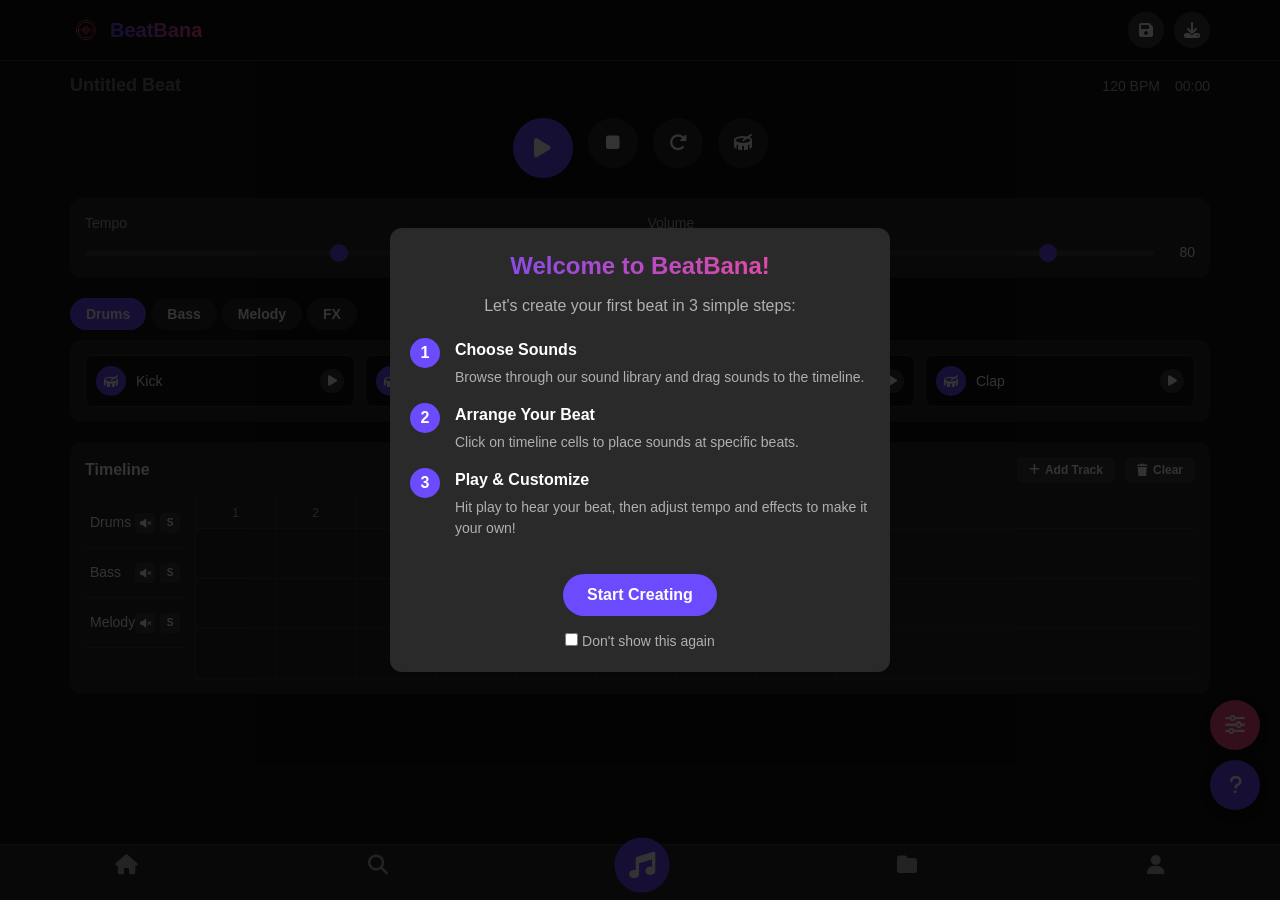
==== BeatMaker/index.html @ 039ea829 "A lot of things have been added." ====
<!DOCTYPE html>
<html lang="en">
<head>
  <meta charset="UTF-8">
  <meta name="viewport" content="width=device-width, initial-scale=1.0">
  <title>BeatBana - Beat Maker</title>
  <link rel="stylesheet" href="https://cdnjs.cloudflare.com/ajax/libs/font-awesome/6.4.0/css/all.min.css">
  <script src="https://cdnjs.cloudflare.com/ajax/libs/jquery/3.7.1/jquery.min.js"></script>
  <link rel="stylesheet" href="style.css">
</head>
<body>
  <!-- Header -->
  <header class="header">
    <div class="container">
      <div class="header-content">
        <a href="../index.html" class="logo">
          <img src="../Images/Beat Bana.png" alt="BeatBana Logo" class="logo-icon" />
          <span class="logo-text">BeatBana</span>
        </a>
        <div class="header-actions">
          <button id="save-button" class="header-button">
            <i class="fas fa-save"></i>
          </button>
          <button id="export-button" class="header-button">
            <i class="fas fa-download"></i>
          </button>
        </div>
      </div>
    </div>
  </header>

  <!-- Main Content -->
  <main class="main-content">
    <div class="container">
      <!-- Project Info -->
      <div class="project-info">
        <input type="text" id="project-name" placeholder="Untitled Beat" class="project-name">
        <div class="project-meta">
          <span id="bpm-display">120 BPM</span>
          <span id="time-display">00:00</span>
        </div>
      </div>

      <!-- Playback Controls -->
      <div class="playback-controls">
        <button id="play-button" class="control-button">
          <i class="fas fa-play"></i>
        </button>
        <button id="stop-button" class="control-button">
          <i class="fas fa-stop"></i>
        </button>
        <button id="loop-button" class="control-button">
          <i class="fas fa-redo-alt"></i>
        </button>
        <button id="metronome-button" class="control-button">
          <i class="fas fa-drum"></i>
        </button>
      </div>

      <!-- Main Controls -->
      <div class="main-controls">
        <div class="control-group">
          <label for="tempo-slider">Tempo</label>
          <div class="slider-container">
            <input type="range" id="tempo-slider" min="60" max="180" value="120" class="slider">
            <div class="slider-value">120</div>
          </div>
        </div>
        <div class="control-group">
          <label for="volume-slider">Volume</label>
          <div class="slider-container">
            <input type="range" id="volume-slider" min="0" max="100" value="80" class="slider">
            <div class="slider-value">80</div>
          </div>
        </div>
      </div>

      <!-- Sound Library Tabs -->
      <div class="sound-library-tabs">
        <button class="tab-button active" data-tab="drums">Drums</button>
        <button class="tab-button" data-tab="bass">Bass</button>
        <button class="tab-button" data-tab="melody">Melody</button>
        <button class="tab-button" data-tab="fx">FX</button>
      </div>

      <!-- Sound Library -->
      <div class="sound-library">
        <div class="sound-category active" id="drums-tab">
          <div class="sound-item" draggable="true" data-sound="kick">
            <div class="sound-icon"><i class="fas fa-drum"></i></div>
            <div class="sound-name">Kick</div>
            <button class="preview-button"><i class="fas fa-play"></i></button>
          </div>
          <div class="sound-item" draggable="true" data-sound="snare">
            <div class="sound-icon"><i class="fas fa-drum"></i></div>
            <div class="sound-name">Snare</div>
            <button class="preview-button"><i class="fas fa-play"></i></button>
          </div>
          <div class="sound-item" draggable="true" data-sound="hihat">
            <div class="sound-icon"><i class="fas fa-drum"></i></div>
            <div class="sound-name">Hi-Hat</div>
            <button class="preview-button"><i class="fas fa-play"></i></button>
          </div>
          <div class="sound-item" draggable="true" data-sound="clap">
            <div class="sound-icon"><i class="fas fa-drum"></i></div>
            <div class="sound-name">Clap</div>
            <button class="preview-button"><i class="fas fa-play"></i></button>
          </div>
        </div>
        
        <div class="sound-category" id="bass-tab">
          <div class="sound-item" draggable="true" data-sound="bass1">
            <div class="sound-icon"><i class="fas fa-guitar"></i></div>
            <div class="sound-name">Deep Bass</div>
            <button class="preview-button"><i class="fas fa-play"></i></button>
          </div>
          <div class="sound-item" draggable="true" data-sound="bass2">
            <div class="sound-icon"><i class="fas fa-guitar"></i></div>
            <div class="sound-name">808 Bass</div>
            <button class="preview-button"><i class="fas fa-play"></i></button>
          </div>
          <div class="sound-item" draggable="true" data-sound="bass3">
            <div class="sound-icon"><i class="fas fa-guitar"></i></div>
            <div class="sound-name">Synth Bass</div>
            <button class="preview-button"><i class="fas fa-play"></i></button>
          </div>
        </div>
        
        <div class="sound-category" id="melody-tab">
          <div class="sound-item" draggable="true" data-sound="piano">
            <div class="sound-icon"><i class="fas fa-music"></i></div>
            <div class="sound-name">Piano</div>
            <button class="preview-button"><i class="fas fa-play"></i></button>
          </div>
          <div class="sound-item" draggable="true" data-sound="synth">
            <div class="sound-icon"><i class="fas fa-music"></i></div>
            <div class="sound-name">Synth Lead</div>
            <button class="preview-button"><i class="fas fa-play"></i></button>
          </div>
          <div class="sound-item" draggable="true" data-sound="strings">
            <div class="sound-icon"><i class="fas fa-music"></i></div>
            <div class="sound-name">Strings</div>
            <button class="preview-button"><i class="fas fa-play"></i></button>
          </div>
        </div>
        
        <div class="sound-category" id="fx-tab">
          <div class="sound-item" draggable="true" data-sound="riser">
            <div class="sound-icon"><i class="fas fa-volume-up"></i></div>
            <div class="sound-name">Riser</div>
            <button class="preview-button"><i class="fas fa-play"></i></button>
          </div>
          <div class="sound-item" draggable="true" data-sound="impact">
            <div class="sound-icon"><i class="fas fa-volume-up"></i></div>
            <div class="sound-name">Impact</div>
            <button class="preview-button"><i class="fas fa-play"></i></button>
          </div>
          <div class="sound-item" draggable="true" data-sound="sweep">
            <div class="sound-icon"><i class="fas fa-volume-up"></i></div>
            <div class="sound-name">Sweep</div>
            <button class="preview-button"><i class="fas fa-play"></i></button>
          </div>
        </div>
      </div>

      <!-- Timeline Section -->
      <div class="timeline-section">
        <div class="timeline-header">
          <h3>Timeline</h3>
          <div class="timeline-actions">
            <button id="add-track-button" class="small-button">
              <i class="fas fa-plus"></i> Add Track
            </button>
            <button id="clear-all-button" class="small-button">
              <i class="fas fa-trash"></i> Clear
            </button>
          </div>
        </div>
        
        <div class="timeline-container">
          <div class="track-labels">
            <div class="track-label">
              <span>Drums</span>
              <div class="track-controls">
                <button class="track-mute"><i class="fas fa-volume-mute"></i></button>
                <button class="track-solo">S</button>
              </div>
            </div>
            <div class="track-label">
              <span>Bass</span>
              <div class="track-controls">
                <button class="track-mute"><i class="fas fa-volume-mute"></i></button>
                <button class="track-solo">S</button>
              </div>
            </div>
            <div class="track-label">
              <span>Melody</span>
              <div class="track-controls">
                <button class="track-mute"><i class="fas fa-volume-mute"></i></button>
                <button class="track-solo">S</button>
              </div>
            </div>
          </div>
          
          <div class="timeline-grid">
            <div class="beat-markers">
              <div class="beat-marker">1</div>
              <div class="beat-marker">2</div>
              <div class="beat-marker">3</div>
              <div class="beat-marker">4</div>
              <div class="beat-marker">5</div>
              <div class="beat-marker">6</div>
              <div class="beat-marker">7</div>
              <div class="beat-marker">8</div>
            </div>
            
            <div class="timeline-tracks">
              <div class="timeline-track" id="drums-track">
                <div class="timeline-cells">
                  <div class="timeline-cell" data-beat="1"></div>
                  <div class="timeline-cell" data-beat="2"></div>
                  <div class="timeline-cell" data-beat="3"></div>
                  <div class="timeline-cell" data-beat="4"></div>
                  <div class="timeline-cell" data-beat="5"></div>
                  <div class="timeline-cell" data-beat="6"></div>
                  <div class="timeline-cell" data-beat="7"></div>
                  <div class="timeline-cell" data-beat="8"></div>
                </div>
              </div>
              
              <div class="timeline-track" id="bass-track">
                <div class="timeline-cells">
                  <div class="timeline-cell" data-beat="1"></div>
                  <div class="timeline-cell" data-beat="2"></div>
                  <div class="timeline-cell" data-beat="3"></div>
                  <div class="timeline-cell" data-beat="4"></div>
                  <div class="timeline-cell" data-beat="5"></div>
                  <div class="timeline-cell" data-beat="6"></div>
                  <div class="timeline-cell" data-beat="7"></div>
                  <div class="timeline-cell" data-beat="8"></div>
                </div>
              </div>
              
              <div class="timeline-track" id="melody-track">
                <div class="timeline-cells">
                  <div class="timeline-cell" data-beat="1"></div>
                  <div class="timeline-cell" data-beat="2"></div>
                  <div class="timeline-cell" data-beat="3"></div>
                  <div class="timeline-cell" data-beat="4"></div>
                  <div class="timeline-cell" data-beat="5"></div>
                  <div class="timeline-cell" data-beat="6"></div>
                  <div class="timeline-cell" data-beat="7"></div>
                  <div class="timeline-cell" data-beat="8"></div>
                </div>
              </div>
            </div>
          </div>
        </div>
      </div>

      <!-- Effects Panel (Initially Hidden) -->
      <div class="effects-panel" id="effects-panel">
        <div class="effects-header">
          <h3>Effects</h3>
          <button id="close-effects" class="small-button">
            <i class="fas fa-times"></i>
          </button>
        </div>
        
        <div class="effects-controls">
          <div class="effect-control">
            <label for="reverb-slider">Reverb</label>
            <div class="slider-container">
              <input type="range" id="reverb-slider" min="0" max="100" value="0" class="slider">
              <div class="slider-value">0</div>
            </div>
          </div>
          
          <div class="effect-control">
            <label for="delay-slider">Delay</label>
            <div class="slider-container">
              <input type="range" id="delay-slider" min="0" max="100" value="0" class="slider">
              <div class="slider-value">0</div>
            </div>
          </div>
          
          <div class="effect-control">
            <label for="filter-slider">Filter</label>
            <div class="slider-container">
              <input type="range" id="filter-slider" min="0" max="100" value="50" class="slider">
              <div class="slider-value">50</div>
            </div>
          </div>
        </div>
      </div>

      <!-- Tutorial Overlay (Initially Hidden) -->
      <div class="tutorial-overlay" id="tutorial-overlay">
        <div class="tutorial-content">
          <h2>Welcome to BeatBana!</h2>
          <p>Let's create your first beat in 3 simple steps:</p>
          
          <div class="tutorial-step">
            <div class="step-number">1</div>
            <div class="step-content">
              <h3>Choose Sounds</h3>
              <p>Browse through our sound library and drag sounds to the timeline.</p>
            </div>
          </div>
          
          <div class="tutorial-step">
            <div class="step-number">2</div>
            <div class="step-content">
              <h3>Arrange Your Beat</h3>
              <p>Click on timeline cells to place sounds at specific beats.</p>
            </div>
          </div>
          
          <div class="tutorial-step">
            <div class="step-number">3</div>
            <div class="step-content">
              <h3>Play & Customize</h3>
              <p>Hit play to hear your beat, then adjust tempo and effects to make it your own!</p>
            </div>
          </div>
          
          <button id="start-creating" class="primary-button">Start Creating</button>
          <div class="tutorial-skip">
            <label>
              <input type="checkbox" id="dont-show-again"> Don't show this again
            </label>
          </div>
        </div>
      </div>

      <!-- Help Button -->
      <button id="help-button" class="floating-button">
        <i class="fas fa-question"></i>
      </button>

      <!-- Effects Button -->
      <button id="effects-button" class="floating-button effects-toggle">
        <i class="fas fa-sliders-h"></i>
      </button>
    </div>
  </main>

  <!-- Bottom Navigation -->
  <nav class="bottom-nav">
    <a href="../index.html" class="nav-item">
      <i class="fas fa-home"></i>
    </a>
    <a href="#" class="nav-item">
      <i class="fas fa-search"></i>
    </a>
    <a href="#" class="create-button active">
      <i class="fas fa-music"></i>
    </a>
    <a href="#" class="nav-item">
      <i class="fas fa-folder"></i>
    </a>
    <a href="#" class="nav-item">
      <i class="fas fa-user"></i>
    </a>
  </nav>

  <!-- Save Modal (Initially Hidden) -->
  <div class="modal" id="save-modal">
    <div class="modal-content">
      <div class="modal-header">
        <h3>Save Your Beat</h3>
        <button class="modal-close"><i class="fas fa-times"></i></button>
      </div>
      <div class="modal-body">
        <div class="form-group">
          <label for="save-name">Beat Name</label>
          <input type="text" id="save-name" placeholder="My Awesome Beat">
        </div>
        <div class="form-group">
          <label for="save-genre">Genre</label>
          <select id="save-genre">
            <option value="hip-hop">Hip Hop</option>
            <option value="edm">EDM</option>
            <option value="pop">Pop</option>
            <option value="lofi">Lo-Fi</option>
            <option value="other">Other</option>
          </select>
        </div>
        <div class="form-group">
          <label for="save-description">Description (Optional)</label>
          <textarea id="save-description" placeholder="Describe your beat..."></textarea>
        </div>
      </div>
      <div class="modal-footer">
        <button class="secondary-button modal-cancel">Cancel</button>
        <button class="primary-button modal-save">Save Beat</button>
      </div>
    </div>
  </div>

  <!-- Export Modal (Initially Hidden) -->
  <div class="modal" id="export-modal">
    <div class="modal-content">
      <div class="modal-header">
        <h3>Export Your Beat</h3>
        <button class="modal-close"><i class="fas fa-times"></i></button>
      </div>
      <div class="modal-body">
        <div class="form-group">
          <label>Export Format</label>
          <div class="export-options">
            <label class="export-option">
              <input type="radio" name="export-format" value="mp3" checked>
              <span class="option-label">MP3</span>
              <span class="option-desc">Standard quality, smaller file size</span>
            </label>
            <label class="export-option">
              <input type="radio" name="export-format" value="wav">
              <span class="option-label">WAV</span>
              <span class="option-desc">High quality, larger file size</span>
            </label>
          </div>
        </div>
        <div class="form-group">
          <label>Quality</label>
          <div class="slider-container">
            <input type="range" id="quality-slider" min="0" max="2" value="1" step="1" class="slider">
            <div class="quality-labels">
              <span>Low</span>
              <span>Medium</span>
              <span>High</span>
            </div>
          </div>
        </div>
      </div>
      <div class="modal-footer">
        <button class="secondary-button modal-cancel">Cancel</button>
        <button class="primary-button modal-export">Export</button>
      </div>
    </div>
  </div>

  <script src="script.js"></script>
</body>
</html>
---- BeatMaker/style.css ----
:root {
    --primary: #6c4bff;
    --primary-dark: #5135e0;
    --primary-light: #8e75ff;
    --secondary: #ff4b8c;
    --secondary-dark: #e63573;
    --dark: #121212;
    --gray: #2a2a2a;
    --light-gray: #3a3a3a;
    --lighter-gray: #4a4a4a;
    --text: #ffffff;
    --text-secondary: #b0b0b0;
    --success: #4caf50;
    --warning: #ff9800;
    --error: #f44336;
    --timeline-cell: #232323;
    --timeline-cell-active: #6c4bff;
    --timeline-cell-hover: #3a3a3a;
    --timeline-marker: #3a3a3a;
  }
  
  * {
    margin: 0;
    padding: 0;
    box-sizing: border-box;
  }
  
  body {
    font-family: "Segoe UI", "Roboto", sans-serif;
    background-color: var(--dark);
    color: var(--text);
    font-size: 16px;
    line-height: 1.5;
    overflow-x: hidden;
    min-height: 100vh;
    display: flex;
    flex-direction: column;
  }
  
  a {
    text-decoration: none;
    color: inherit;
  }
  
  button,
  .button {
    cursor: pointer;
    border: none;
    outline: none;
    font-weight: 600;
    transition: all 0.2s ease;
  }
  
  input,
  select,
  textarea {
    font-family: inherit;
  }
  
  .container {
    width: 100%;
    padding: 0 15px;
    margin: 0 auto;
    max-width: 1200px;
  }
  
  /* Header Styles */
  .header {
    position: fixed;
    top: 0;
    left: 0;
    width: 100%;
    background-color: rgba(18, 18, 18, 0.95);
    backdrop-filter: blur(10px);
    z-index: 100;
    padding: 12px 0;
    border-bottom: 1px solid var(--light-gray);
  }
  
  .header-content {
    display: flex;
    justify-content: space-between;
    align-items: center;
  }
  
  .logo {
    display: flex;
    align-items: center;
    gap: 8px;
  }
  
  .logo-icon {
    height: 32px;
    width: auto;
  }
  
  .logo-text {
    font-size: 20px;
    font-weight: 700;
    background: linear-gradient(90deg, var(--primary), var(--secondary));
    -webkit-background-clip: text;
    -webkit-text-fill-color: transparent;
  }
  
  .header-actions {
    display: flex;
    gap: 10px;
  }
  
  .header-button {
    width: 36px;
    height: 36px;
    border-radius: 50%;
    display: flex;
    align-items: center;
    justify-content: center;
    background-color: var(--light-gray);
    color: var(--text);
    font-size: 16px;
    transition: all 0.2s ease;
  }
  
  .header-button:hover {
    background-color: var(--lighter-gray);
  }
  
  /* Main Content */
  .main-content {
    flex: 1;
    padding: 70px 0 80px;
    display: flex;
    flex-direction: column;
  }
  
  /* Project Info */
  .project-info {
    margin-bottom: 15px;
    display: flex;
    justify-content: space-between;
    align-items: center;
  }
  
  .project-name {
    font-size: 18px;
    font-weight: 600;
    background-color: transparent;
    border: none;
    color: var(--text);
    padding: 5px 0;
    border-bottom: 2px solid transparent;
    transition: all 0.2s ease;
    width: 60%;
  }
  
  .project-name:focus {
    outline: none;
    border-bottom-color: var(--primary);
  }
  
  .project-meta {
    display: flex;
    gap: 15px;
    font-size: 14px;
    color: var(--text-secondary);
  }
  
  /* Playback Controls */
  .playback-controls {
    display: flex;
    justify-content: center;
    gap: 15px;
    margin-bottom: 20px;
  }
  
  .control-button {
    width: 50px;
    height: 50px;
    border-radius: 50%;
    display: flex;
    align-items: center;
    justify-content: center;
    background-color: var(--gray);
    color: var(--text);
    font-size: 18px;
    transition: all 0.2s ease;
  }
  
  .control-button:hover {
    background-color: var(--light-gray);
  }
  
  #play-button {
    background-color: var(--primary);
    color: white;
    width: 60px;
    height: 60px;
    font-size: 22px;
  }
  
  #play-button:hover {
    background-color: var(--primary-dark);
  }
  
  #play-button.playing {
    background-color: var(--secondary);
  }
  
  #play-button.playing i::before {
    content: "\f04c"; /* fa-pause */
  }
  
  #loop-button.active,
  #metronome-button.active {
    background-color: var(--primary-light);
    color: white;
  }
  
  /* Main Controls */
  .main-controls {
    background-color: var(--gray);
    border-radius: 12px;
    padding: 15px;
    margin-bottom: 20px;
    display: flex;
    flex-direction: column;
    gap: 15px;
  }
  
  .control-group {
    display: flex;
    flex-direction: column;
    gap: 8px;
  }
  
  .control-group label {
    font-size: 14px;
    color: var(--text-secondary);
  }
  
  .slider-container {
    display: flex;
    align-items: center;
    gap: 10px;
  }
  
  .slider {
    flex: 1;
    -webkit-appearance: none;
    height: 6px;
    border-radius: 3px;
    background: var(--light-gray);
    outline: none;
  }
  
  .slider::-webkit-slider-thumb {
    -webkit-appearance: none;
    appearance: none;
    width: 18px;
    height: 18px;
    border-radius: 50%;
    background: var(--primary);
    cursor: pointer;
  }
  
  .slider::-moz-range-thumb {
    width: 18px;
    height: 18px;
    border-radius: 50%;
    background: var(--primary);
    cursor: pointer;
    border: none;
  }
  
  .slider-value {
    min-width: 30px;
    text-align: right;
    font-size: 14px;
    color: var(--text);
  }
  
  /* Sound Library Tabs */
  .sound-library-tabs {
    display: flex;
    gap: 5px;
    margin-bottom: 10px;
    overflow-x: auto;
    scrollbar-width: none;
    -ms-overflow-style: none;
  }
  
  .sound-library-tabs::-webkit-scrollbar {
    display: none;
  }
  
  .tab-button {
    padding: 8px 16px;
    border-radius: 20px;
    background-color: var(--gray);
    color: var(--text);
    font-size: 14px;
    white-space: nowrap;
    transition: all 0.2s ease;
  }
  
  .tab-button:hover {
    background-color: var(--light-gray);
  }
  
  .tab-button.active {
    background-color: var(--primary);
    color: white;
  }
  
  /* Sound Library */
  .sound-library {
    background-color: var(--gray);
    border-radius: 12px;
    padding: 15px;
    margin-bottom: 20px;
    max-height: 200px;
    overflow-y: auto;
  }
  
  .sound-category {
    display: none;
    grid-template-columns: repeat(2, 1fr);
    gap: 10px;
  }
  
  .sound-category.active {
    display: grid;
  }
  
  .sound-item {
    background-color: var(--dark);
    border-radius: 8px;
    padding: 10px;
    display: flex;
    align-items: center;
    gap: 10px;
    cursor: grab;
    transition: all 0.2s ease;
    border: 1px solid var(--light-gray);
  }
  
  .sound-item:hover {
    background-color: var(--light-gray);
  }
  
  .sound-item:active {
    cursor: grabbing;
  }
  
  .sound-icon {
    width: 30px;
    height: 30px;
    border-radius: 50%;
    background-color: var(--primary);
    display: flex;
    align-items: center;
    justify-content: center;
    color: white;
    font-size: 14px;
  }
  
  .sound-name {
    flex: 1;
    font-size: 14px;
    white-space: nowrap;
    overflow: hidden;
    text-overflow: ellipsis;
  }
  
  .preview-button {
    width: 24px;
    height: 24px;
    border-radius: 50%;
    background-color: var(--light-gray);
    display: flex;
    align-items: center;
    justify-content: center;
    color: var(--text);
    font-size: 12px;
  }
  
  .preview-button:hover {
    background-color: var(--primary);
  }
  
  /* Timeline Section */
  .timeline-section {
    background-color: var(--gray);
    border-radius: 12px;
    padding: 15px;
    margin-bottom: 20px;
  }
  
  .timeline-header {
    display: flex;
    justify-content: space-between;
    align-items: center;
    margin-bottom: 15px;
  }
  
  .timeline-header h3 {
    font-size: 16px;
    font-weight: 600;
  }
  
  .timeline-actions {
    display: flex;
    gap: 10px;
  }
  
  .small-button {
    padding: 6px 12px;
    border-radius: 6px;
    background-color: var(--light-gray);
    color: var(--text);
    font-size: 12px;
    display: flex;
    align-items: center;
    gap: 5px;
  }
  
  .small-button:hover {
    background-color: var(--lighter-gray);
  }
  
  .timeline-container {
    display: flex;
    overflow-x: auto;
    scrollbar-width: thin;
    scrollbar-color: var(--light-gray) var(--dark);
  }
  
  .timeline-container::-webkit-scrollbar {
    height: 8px;
  }
  
  .timeline-container::-webkit-scrollbar-track {
    background: var(--dark);
    border-radius: 4px;
  }
  
  .timeline-container::-webkit-scrollbar-thumb {
    background-color: var(--light-gray);
    border-radius: 4px;
  }
  
  .track-labels {
    min-width: 80px;
    border-right: 1px solid var(--light-gray);
    padding-right: 10px;
  }
  
  .track-label {
    height: 50px;
    display: flex;
    align-items: center;
    justify-content: space-between;
    padding: 0 5px;
    font-size: 14px;
    border-bottom: 1px solid var(--light-gray);
  }
  
  .track-controls {
    display: flex;
    gap: 5px;
  }
  
  .track-mute,
  .track-solo {
    width: 20px;
    height: 20px;
    border-radius: 4px;
    background-color: var(--light-gray);
    color: var(--text);
    font-size: 10px;
    display: flex;
    align-items: center;
    justify-content: center;
  }
  
  .track-mute:hover,
  .track-solo:hover {
    background-color: var(--lighter-gray);
  }
  
  .track-mute.active {
    background-color: var(--error);
  }
  
  .track-solo.active {
    background-color: var(--warning);
  }
  
  .timeline-grid {
    flex: 1;
    overflow-x: auto;
  }
  
  .beat-markers {
    display: flex;
    border-bottom: 1px solid var(--light-gray);
  }
  
  .beat-marker {
    width: 60px;
    height: 30px;
    display: flex;
    align-items: center;
    justify-content: center;
    font-size: 12px;
    color: var(--text-secondary);
    border-right: 1px solid var(--timeline-marker);
  }
  
  .timeline-tracks {
    display: flex;
    flex-direction: column;
  }
  
  .timeline-track {
    height: 50px;
    border-bottom: 1px solid var(--light-gray);
  }
  
  .timeline-cells {
    display: flex;
    height: 100%;
  }
  
  .timeline-cell {
    width: 60px;
    height: 100%;
    border-right: 1px solid var(--timeline-marker);
    background-color: var(--timeline-cell);
    cursor: pointer;
    transition: all 0.2s ease;
    position: relative;
  }
  
  .timeline-cell:hover {
    background-color: var(--timeline-cell-hover);
  }
  
  .timeline-cell.active {
    background-color: var(--timeline-cell-active);
  }
  
  .timeline-cell.active::after {
    content: "";
    position: absolute;
    top: 50%;
    left: 50%;
    transform: translate(-50%, -50%);
    width: 10px;
    height: 10px;
    border-radius: 50%;
    background-color: rgba(255, 255, 255, 0.5);
  }
  
  /* Effects Panel */
  .effects-panel {
    background-color: var(--gray);
    border-radius: 12px;
    padding: 15px;
    margin-bottom: 20px;
    display: none;
  }
  
  .effects-panel.active {
    display: block;
  }
  
  .effects-header {
    display: flex;
    justify-content: space-between;
    align-items: center;
    margin-bottom: 15px;
  }
  
  .effects-header h3 {
    font-size: 16px;
    font-weight: 600;
  }
  
  .effects-controls {
    display: flex;
    flex-direction: column;
    gap: 15px;
  }
  
  .effect-control {
    display: flex;
    flex-direction: column;
    gap: 8px;
  }
  
  .effect-control label {
    font-size: 14px;
    color: var(--text-secondary);
  }
  
  /* Floating Buttons */
  .floating-button {
    position: fixed;
    bottom: 90px;
    right: 20px;
    width: 50px;
    height: 50px;
    border-radius: 50%;
    background-color: var(--primary);
    color: white;
    display: flex;
    align-items: center;
    justify-content: center;
    font-size: 20px;
    box-shadow: 0 4px 10px rgba(0, 0, 0, 0.3);
    z-index: 90;
    transition: all 0.2s ease;
  }
  
  .floating-button:hover {
    background-color: var(--primary-dark);
    transform: scale(1.05);
  }
  
  .effects-toggle {
    bottom: 150px;
    background-color: var(--secondary);
  }
  
  .effects-toggle:hover {
    background-color: var(--secondary-dark);
  }
  
  /* Tutorial Overlay */
  .tutorial-overlay {
    position: fixed;
    top: 0;
    left: 0;
    right: 0;
    bottom: 0;
    background-color: rgba(0, 0, 0, 0.8);
    display: flex;
    align-items: center;
    justify-content: center;
    z-index: 1000;
    padding: 20px;
  }
  
  .tutorial-content {
    background-color: var(--gray);
    border-radius: 12px;
    padding: 20px;
    max-width: 500px;
    width: 100%;
    text-align: center;
  }
  
  .tutorial-content h2 {
    margin-bottom: 10px;
    background: linear-gradient(90deg, var(--primary), var(--secondary));
    -webkit-background-clip: text;
    -webkit-text-fill-color: transparent;
  }
  
  .tutorial-content p {
    color: var(--text-secondary);
    margin-bottom: 20px;
  }
  
  .tutorial-step {
    display: flex;
    align-items: flex-start;
    gap: 15px;
    margin-bottom: 15px;
    text-align: left;
  }
  
  .step-number {
    width: 30px;
    height: 30px;
    border-radius: 50%;
    background-color: var(--primary);
    color: white;
    display: flex;
    align-items: center;
    justify-content: center;
    font-weight: 600;
    flex-shrink: 0;
  }
  
  .step-content h3 {
    font-size: 16px;
    margin-bottom: 5px;
  }
  
  .step-content p {
    font-size: 14px;
    margin-bottom: 0;
  }
  
  .primary-button {
    background-color: var(--primary);
    color: white;
    padding: 12px 24px;
    border-radius: 50px;
    font-size: 16px;
    font-weight: 600;
    margin-top: 20px;
    transition: all 0.2s ease;
  }
  
  .primary-button:hover {
    background-color: var(--primary-dark);
  }
  
  .tutorial-skip {
    margin-top: 15px;
    font-size: 14px;
    color: var(--text-secondary);
  }
  
  /* Bottom Navigation */
  .bottom-nav {
    position: fixed;
    bottom: 0;
    left: 0;
    right: 0;
    background-color: var(--gray);
    display: flex;
    justify-content: space-around;
    padding: 10px 0;
    border-top: 1px solid var(--light-gray);
    z-index: 100;
  }
  
  .nav-item {
    display: flex;
    flex-direction: column;
    align-items: center;
    color: var(--text-secondary);
    transition: color 0.2s ease;
  }
  
  .nav-item:hover {
    color: var(--text);
  }
  
  .nav-item i {
    font-size: 20px;
    margin-bottom: 3px;
  }
  
  .create-button {
    background-color: var(--dark);
    border-radius: 50%;
    width: 50px;
    height: 50px;
    display: flex;
    justify-content: center;
    align-items: center;
    margin-top: -15px;
    border: 2px solid var(--primary);
    font-size: 24px;
    color: var(--primary);
    transition: background-color 0.2s ease, transform 0.2s ease;
  }
  
  .create-button:hover,
  .create-button.active {
    background-color: var(--primary);
    color: var(--text);
    transform: scale(1.1);
  }
  
  /* Modal */
  .modal {
    position: fixed;
    top: 0;
    left: 0;
    right: 0;
    bottom: 0;
    background-color: rgba(0, 0, 0, 0.8);
    display: flex;
    align-items: center;
    justify-content: center;
    z-index: 1000;
    padding: 20px;
    display: none;
  }
  
  .modal.active {
    display: flex;
  }
  
  .modal-content {
    background-color: var(--gray);
    border-radius: 12px;
    width: 100%;
    max-width: 500px;
    overflow: hidden;
  }
  
  .modal-header {
    padding: 15px 20px;
    border-bottom: 1px solid var(--light-gray);
    display: flex;
    justify-content: space-between;
    align-items: center;
  }
  
  .modal-header h3 {
    font-size: 18px;
    font-weight: 600;
  }
  
  .modal-close {
    background: transparent;
    color: var(--text-secondary);
    font-size: 18px;
  }
  
  .modal-body {
    padding: 20px;
  }
  
  .form-group {
    margin-bottom: 20px;
  }
  
  .form-group label {
    display: block;
    margin-bottom: 8px;
    font-size: 14px;
    color: var(--text-secondary);
  }
  
  .form-group input,
  .form-group select,
  .form-group textarea {
    width: 100%;
    padding: 10px 15px;
    border-radius: 8px;
    border: 1px solid var(--light-gray);
    background-color: var(--dark);
    color: var(--text);
    font-size: 16px;
  }
  
  .form-group textarea {
    min-height: 100px;
    resize: vertical;
  }
  
  .export-options {
    display: flex;
    flex-direction: column;
    gap: 10px;
  }
  
  .export-option {
    display: flex;
    align-items: flex-start;
    padding: 10px;
    border-radius: 8px;
    border: 1px solid var(--light-gray);
    cursor: pointer;
    transition: all 0.2s ease;
  }
  
  .export-option:hover {
    background-color: var(--light-gray);
  }
  
  .export-option input {
    margin-right: 10px;
    margin-top: 3px;
  }
  
  .option-label {
    font-weight: 600;
    margin-right: 10px;
  }
  
  .option-desc {
    font-size: 12px;
    color: var(--text-secondary);
  }
  
  .quality-labels {
    display: flex;
    justify-content: space-between;
    width: 100%;
    margin-top: 5px;
    font-size: 12px;
    color: var(--text-secondary);
  }
  
  .modal-footer {
    padding: 15px 20px;
    border-top: 1px solid var(--light-gray);
    display: flex;
    justify-content: flex-end;
    gap: 10px;
  }
  
  .secondary-button {
    background-color: var(--light-gray);
    color: var(--text);
    padding: 10px 20px;
    border-radius: 8px;
    font-size: 14px;
    font-weight: 600;
  }
  
  .secondary-button:hover {
    background-color: var(--lighter-gray);
  }
  
  /* Responsive Styles */
  @media (min-width: 768px) {
    .container {
      padding: 0 30px;
    }
  
    .sound-category {
      grid-template-columns: repeat(3, 1fr);
    }
  
    .main-controls {
      flex-direction: row;
    }
  
    .control-group {
      flex: 1;
    }
  
    .effects-controls {
      flex-direction: row;
    }
  
    .effect-control {
      flex: 1;
    }
  }
  
  @media (min-width: 992px) {
    .sound-category {
      grid-template-columns: repeat(4, 1fr);
    }
  
    .timeline-cell {
      width: 80px;
    }
  
    .beat-marker {
      width: 80px;
    }
  }
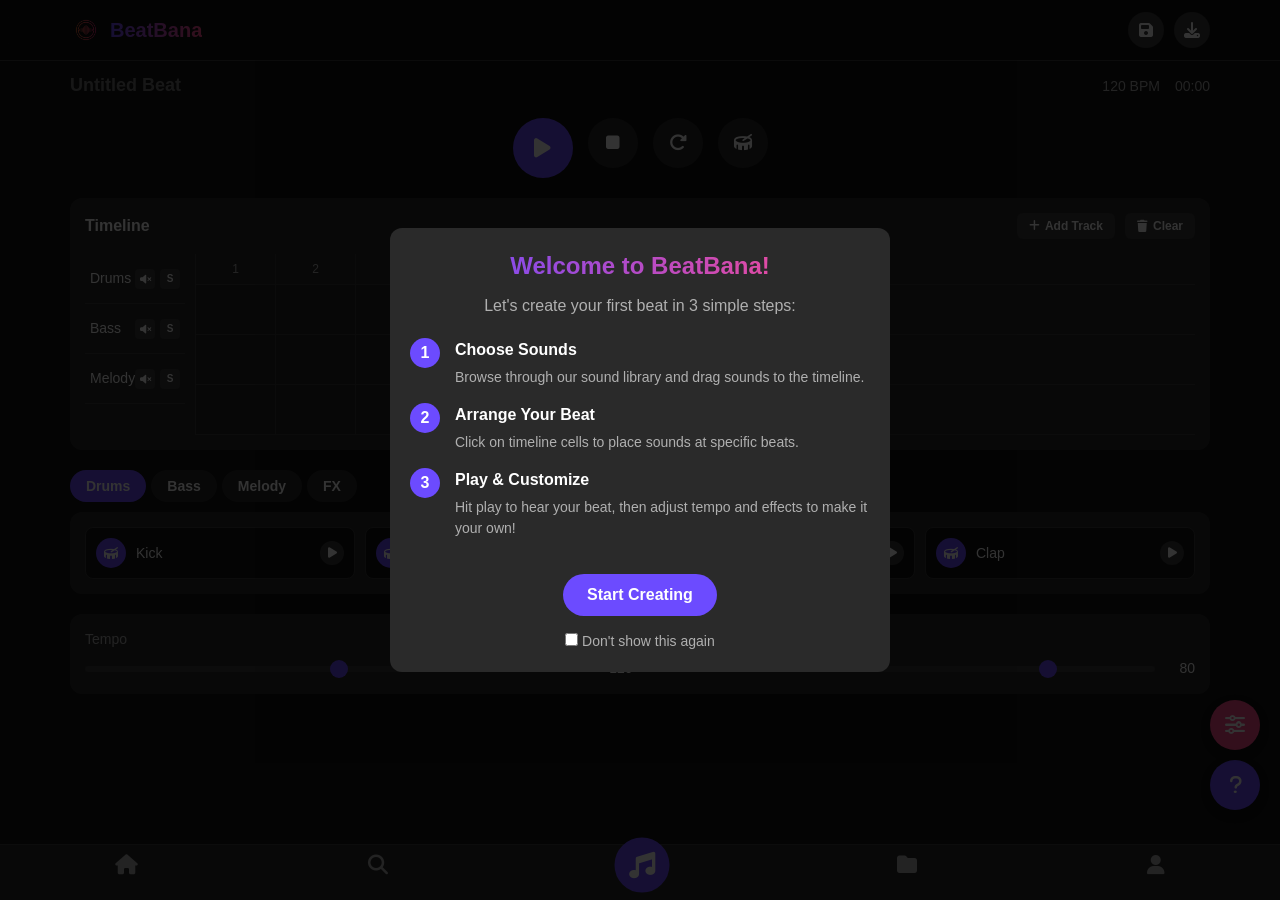
==== commit 3eed6155: "BeatMaker changes" ====
--- a/BeatMaker/index.html
+++ b/BeatMaker/index.html
@@ -57,112 +57,6 @@
         </button>
       </div>
 
-      <!-- Main Controls -->
-      <div class="main-controls">
-        <div class="control-group">
-          <label for="tempo-slider">Tempo</label>
-          <div class="slider-container">
-            <input type="range" id="tempo-slider" min="60" max="180" value="120" class="slider">
-            <div class="slider-value">120</div>
-          </div>
-        </div>
-        <div class="control-group">
-          <label for="volume-slider">Volume</label>
-          <div class="slider-container">
-            <input type="range" id="volume-slider" min="0" max="100" value="80" class="slider">
-            <div class="slider-value">80</div>
-          </div>
-        </div>
-      </div>
-
-      <!-- Sound Library Tabs -->
-      <div class="sound-library-tabs">
-        <button class="tab-button active" data-tab="drums">Drums</button>
-        <button class="tab-button" data-tab="bass">Bass</button>
-        <button class="tab-button" data-tab="melody">Melody</button>
-        <button class="tab-button" data-tab="fx">FX</button>
-      </div>
-
-      <!-- Sound Library -->
-      <div class="sound-library">
-        <div class="sound-category active" id="drums-tab">
-          <div class="sound-item" draggable="true" data-sound="kick">
-            <div class="sound-icon"><i class="fas fa-drum"></i></div>
-            <div class="sound-name">Kick</div>
-            <button class="preview-button"><i class="fas fa-play"></i></button>
-          </div>
-          <div class="sound-item" draggable="true" data-sound="snare">
-            <div class="sound-icon"><i class="fas fa-drum"></i></div>
-            <div class="sound-name">Snare</div>
-            <button class="preview-button"><i class="fas fa-play"></i></button>
-          </div>
-          <div class="sound-item" draggable="true" data-sound="hihat">
-            <div class="sound-icon"><i class="fas fa-drum"></i></div>
-            <div class="sound-name">Hi-Hat</div>
-            <button class="preview-button"><i class="fas fa-play"></i></button>
-          </div>
-          <div class="sound-item" draggable="true" data-sound="clap">
-            <div class="sound-icon"><i class="fas fa-drum"></i></div>
-            <div class="sound-name">Clap</div>
-            <button class="preview-button"><i class="fas fa-play"></i></button>
-          </div>
-        </div>
-        
-        <div class="sound-category" id="bass-tab">
-          <div class="sound-item" draggable="true" data-sound="bass1">
-            <div class="sound-icon"><i class="fas fa-guitar"></i></div>
-            <div class="sound-name">Deep Bass</div>
-            <button class="preview-button"><i class="fas fa-play"></i></button>
-          </div>
-          <div class="sound-item" draggable="true" data-sound="bass2">
-            <div class="sound-icon"><i class="fas fa-guitar"></i></div>
-            <div class="sound-name">808 Bass</div>
-            <button class="preview-button"><i class="fas fa-play"></i></button>
-          </div>
-          <div class="sound-item" draggable="true" data-sound="bass3">
-            <div class="sound-icon"><i class="fas fa-guitar"></i></div>
-            <div class="sound-name">Synth Bass</div>
-            <button class="preview-button"><i class="fas fa-play"></i></button>
-          </div>
-        </div>
-        
-        <div class="sound-category" id="melody-tab">
-          <div class="sound-item" draggable="true" data-sound="piano">
-            <div class="sound-icon"><i class="fas fa-music"></i></div>
-            <div class="sound-name">Piano</div>
-            <button class="preview-button"><i class="fas fa-play"></i></button>
-          </div>
-          <div class="sound-item" draggable="true" data-sound="synth">
-            <div class="sound-icon"><i class="fas fa-music"></i></div>
-            <div class="sound-name">Synth Lead</div>
-            <button class="preview-button"><i class="fas fa-play"></i></button>
-          </div>
-          <div class="sound-item" draggable="true" data-sound="strings">
-            <div class="sound-icon"><i class="fas fa-music"></i></div>
-            <div class="sound-name">Strings</div>
-            <button class="preview-button"><i class="fas fa-play"></i></button>
-          </div>
-        </div>
-        
-        <div class="sound-category" id="fx-tab">
-          <div class="sound-item" draggable="true" data-sound="riser">
-            <div class="sound-icon"><i class="fas fa-volume-up"></i></div>
-            <div class="sound-name">Riser</div>
-            <button class="preview-button"><i class="fas fa-play"></i></button>
-          </div>
-          <div class="sound-item" draggable="true" data-sound="impact">
-            <div class="sound-icon"><i class="fas fa-volume-up"></i></div>
-            <div class="sound-name">Impact</div>
-            <button class="preview-button"><i class="fas fa-play"></i></button>
-          </div>
-          <div class="sound-item" draggable="true" data-sound="sweep">
-            <div class="sound-icon"><i class="fas fa-volume-up"></i></div>
-            <div class="sound-name">Sweep</div>
-            <button class="preview-button"><i class="fas fa-play"></i></button>
-          </div>
-        </div>
-      </div>
-
       <!-- Timeline Section -->
       <div class="timeline-section">
         <div class="timeline-header">
@@ -254,6 +148,112 @@
                 </div>
               </div>
             </div>
+          </div>
+        </div>
+      </div>
+
+      <!-- Sound Library Tabs -->
+      <div class="sound-library-tabs">
+        <button class="tab-button active" data-tab="drums">Drums</button>
+        <button class="tab-button" data-tab="bass">Bass</button>
+        <button class="tab-button" data-tab="melody">Melody</button>
+        <button class="tab-button" data-tab="fx">FX</button>
+      </div>
+
+      <!-- Sound Library -->
+      <div class="sound-library">
+        <div class="sound-category active" id="drums-tab">
+          <div class="sound-item" draggable="true" data-sound="kick">
+            <div class="sound-icon"><i class="fas fa-drum"></i></div>
+            <div class="sound-name">Kick</div>
+            <button class="preview-button"><i class="fas fa-play"></i></button>
+          </div>
+          <div class="sound-item" draggable="true" data-sound="snare">
+            <div class="sound-icon"><i class="fas fa-drum"></i></div>
+            <div class="sound-name">Snare</div>
+            <button class="preview-button"><i class="fas fa-play"></i></button>
+          </div>
+          <div class="sound-item" draggable="true" data-sound="hihat">
+            <div class="sound-icon"><i class="fas fa-drum"></i></div>
+            <div class="sound-name">Hi-Hat</div>
+            <button class="preview-button"><i class="fas fa-play"></i></button>
+          </div>
+          <div class="sound-item" draggable="true" data-sound="clap">
+            <div class="sound-icon"><i class="fas fa-drum"></i></div>
+            <div class="sound-name">Clap</div>
+            <button class="preview-button"><i class="fas fa-play"></i></button>
+          </div>
+        </div>
+        
+        <div class="sound-category" id="bass-tab">
+          <div class="sound-item" draggable="true" data-sound="bass1">
+            <div class="sound-icon"><i class="fas fa-guitar"></i></div>
+            <div class="sound-name">Deep Bass</div>
+            <button class="preview-button"><i class="fas fa-play"></i></button>
+          </div>
+          <div class="sound-item" draggable="true" data-sound="bass2">
+            <div class="sound-icon"><i class="fas fa-guitar"></i></div>
+            <div class="sound-name">808 Bass</div>
+            <button class="preview-button"><i class="fas fa-play"></i></button>
+          </div>
+          <div class="sound-item" draggable="true" data-sound="bass3">
+            <div class="sound-icon"><i class="fas fa-guitar"></i></div>
+            <div class="sound-name">Synth Bass</div>
+            <button class="preview-button"><i class="fas fa-play"></i></button>
+          </div>
+        </div>
+        
+        <div class="sound-category" id="melody-tab">
+          <div class="sound-item" draggable="true" data-sound="piano">
+            <div class="sound-icon"><i class="fas fa-music"></i></div>
+            <div class="sound-name">Piano</div>
+            <button class="preview-button"><i class="fas fa-play"></i></button>
+          </div>
+          <div class="sound-item" draggable="true" data-sound="synth">
+            <div class="sound-icon"><i class="fas fa-music"></i></div>
+            <div class="sound-name">Synth Lead</div>
+            <button class="preview-button"><i class="fas fa-play"></i></button>
+          </div>
+          <div class="sound-item" draggable="true" data-sound="strings">
+            <div class="sound-icon"><i class="fas fa-music"></i></div>
+            <div class="sound-name">Strings</div>
+            <button class="preview-button"><i class="fas fa-play"></i></button>
+          </div>
+        </div>
+        
+        <div class="sound-category" id="fx-tab">
+          <div class="sound-item" draggable="true" data-sound="riser">
+            <div class="sound-icon"><i class="fas fa-volume-up"></i></div>
+            <div class="sound-name">Riser</div>
+            <button class="preview-button"><i class="fas fa-play"></i></button>
+          </div>
+          <div class="sound-item" draggable="true" data-sound="impact">
+            <div class="sound-icon"><i class="fas fa-volume-up"></i></div>
+            <div class="sound-name">Impact</div>
+            <button class="preview-button"><i class="fas fa-play"></i></button>
+          </div>
+          <div class="sound-item" draggable="true" data-sound="sweep">
+            <div class="sound-icon"><i class="fas fa-volume-up"></i></div>
+            <div class="sound-name">Sweep</div>
+            <button class="preview-button"><i class="fas fa-play"></i></button>
+          </div>
+        </div>
+      </div>
+
+      <!-- Main Controls -->
+      <div class="main-controls">
+        <div class="control-group">
+          <label for="tempo-slider">Tempo</label>
+          <div class="slider-container">
+            <input type="range" id="tempo-slider" min="60" max="180" value="120" class="slider">
+            <div class="slider-value">120</div>
+          </div>
+        </div>
+        <div class="control-group">
+          <label for="volume-slider">Volume</label>
+          <div class="slider-container">
+            <input type="range" id="volume-slider" min="0" max="100" value="80" class="slider">
+            <div class="slider-value">80</div>
           </div>
         </div>
       </div>
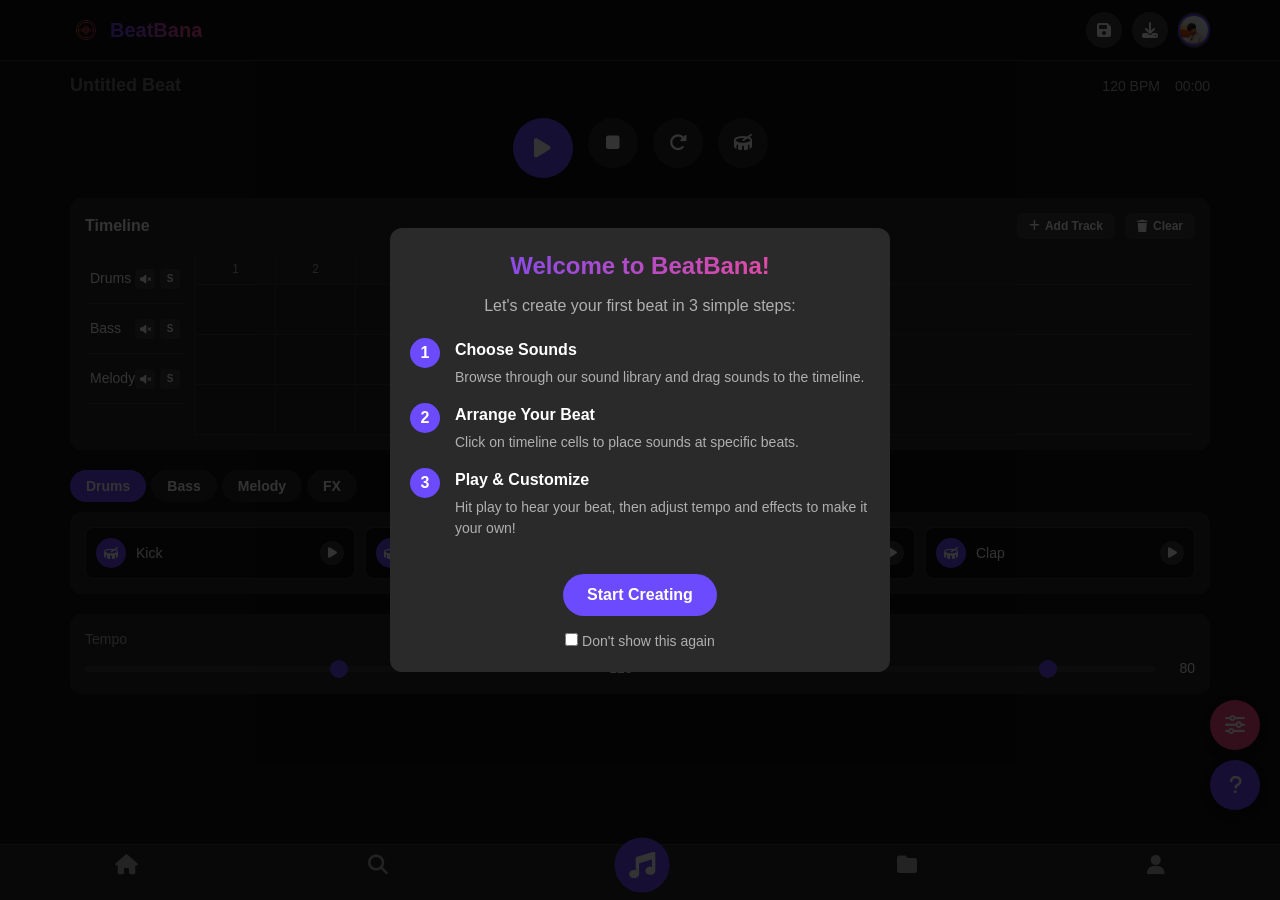
==== commit 8c1d719e: "Last Commit" ====
--- a/BeatMaker/index.html
+++ b/BeatMaker/index.html
@@ -24,6 +24,10 @@
           <button id="export-button" class="header-button">
             <i class="fas fa-download"></i>
           </button>
+          <a href="../profile/index.html" class="user-profile-link">
+            <span class="username">@theOGbeatmaster</span>
+            <img src="IMG_2669.JPG" alt="User Avatar" class="user-avatar" />
+          </a>
         </div>
       </div>
     </div>
--- a/BeatMaker/style.css
+++ b/BeatMaker/style.css
@@ -123,6 +123,35 @@
   .header-button:hover {
     background-color: var(--lighter-gray);
   }
+
+  .user-profile-link {
+  display: flex;
+  align-items: center;
+  gap: 8px;
+  /* margin-left: 15px; */
+  /* padding: 5px; */
+  border-radius: 50px;
+  background-color: var(--light-gray);
+  transition: all 0.2s ease;
+}
+
+.user-profile-link:hover {
+  background-color: var(--lighter-gray);
+}
+
+.username {
+  font-size: 14px;
+  color: var(--text-secondary);
+  display: none;
+}
+
+.user-avatar {
+  width: 32px;
+  height: 32px;
+  border-radius: 50%;
+  object-fit: cover;
+  border: 2px solid var(--primary);
+}
   
   /* Main Content */
   .main-content {
